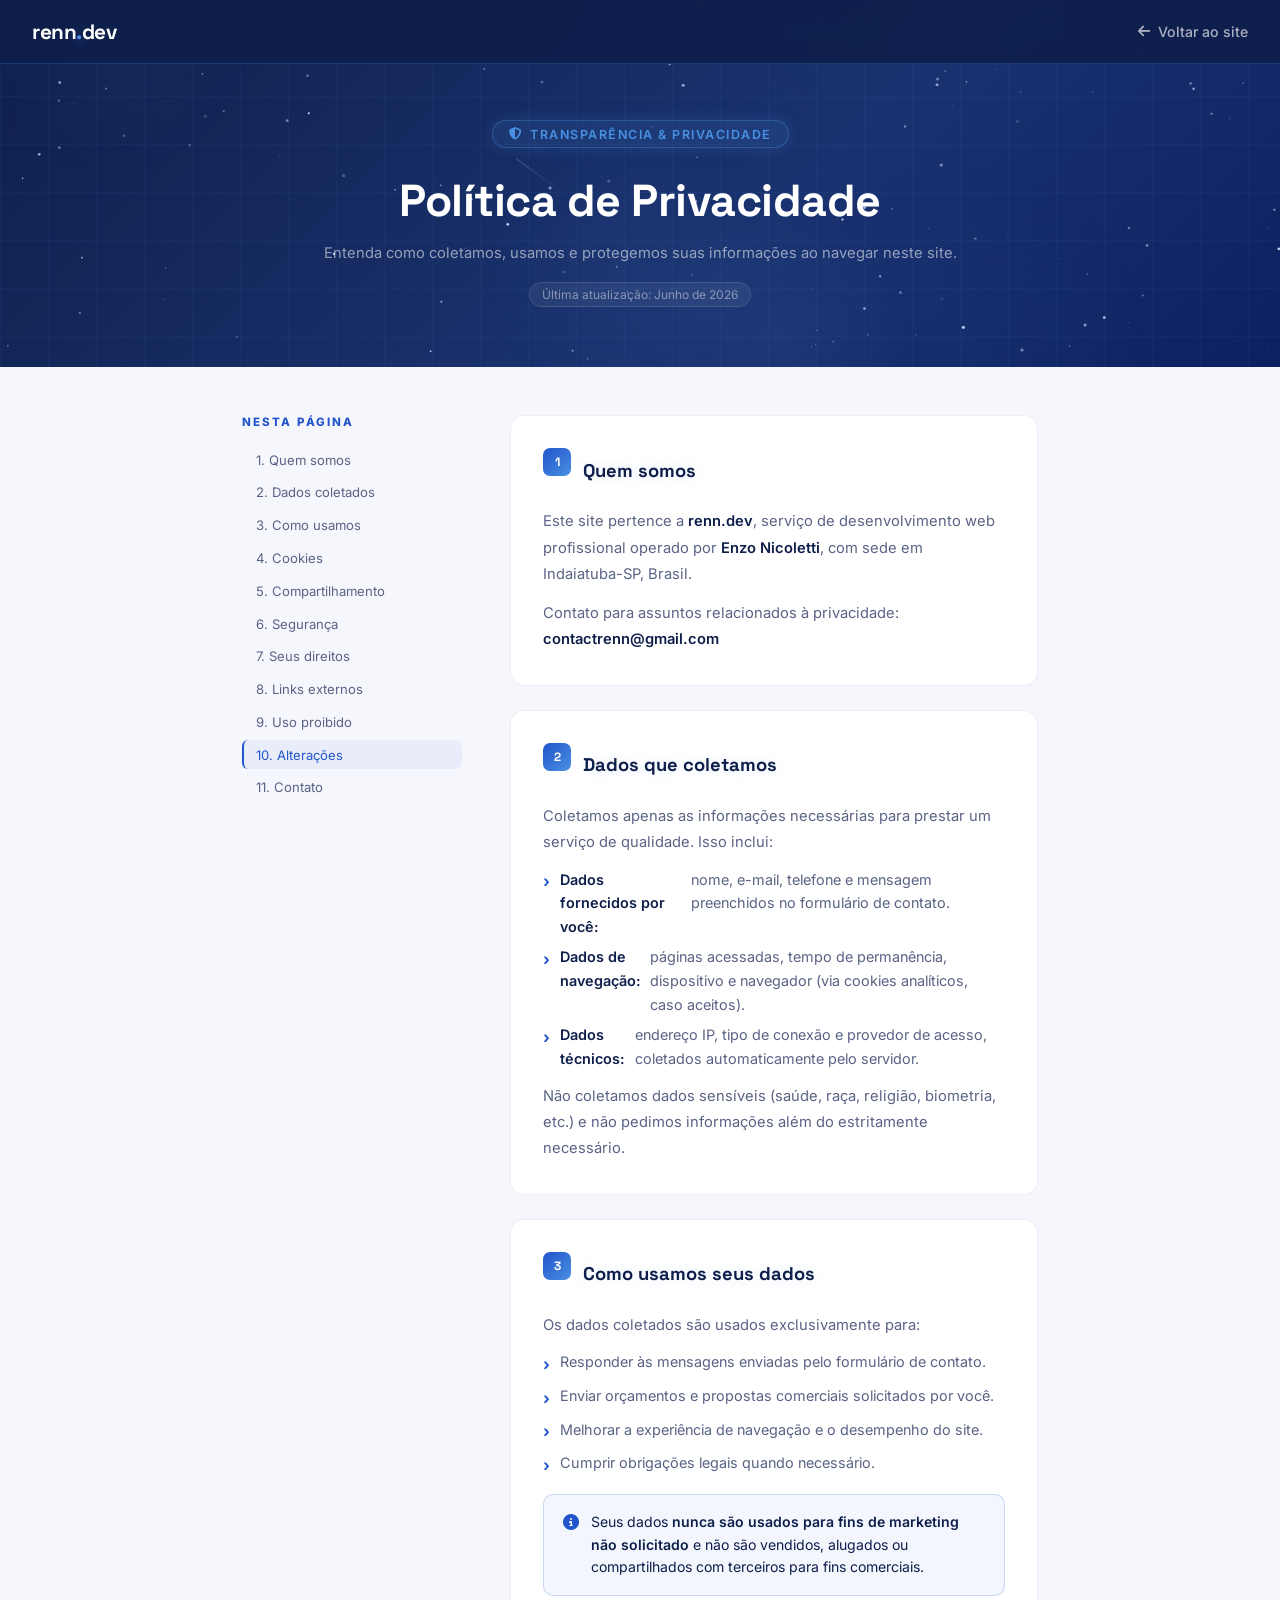
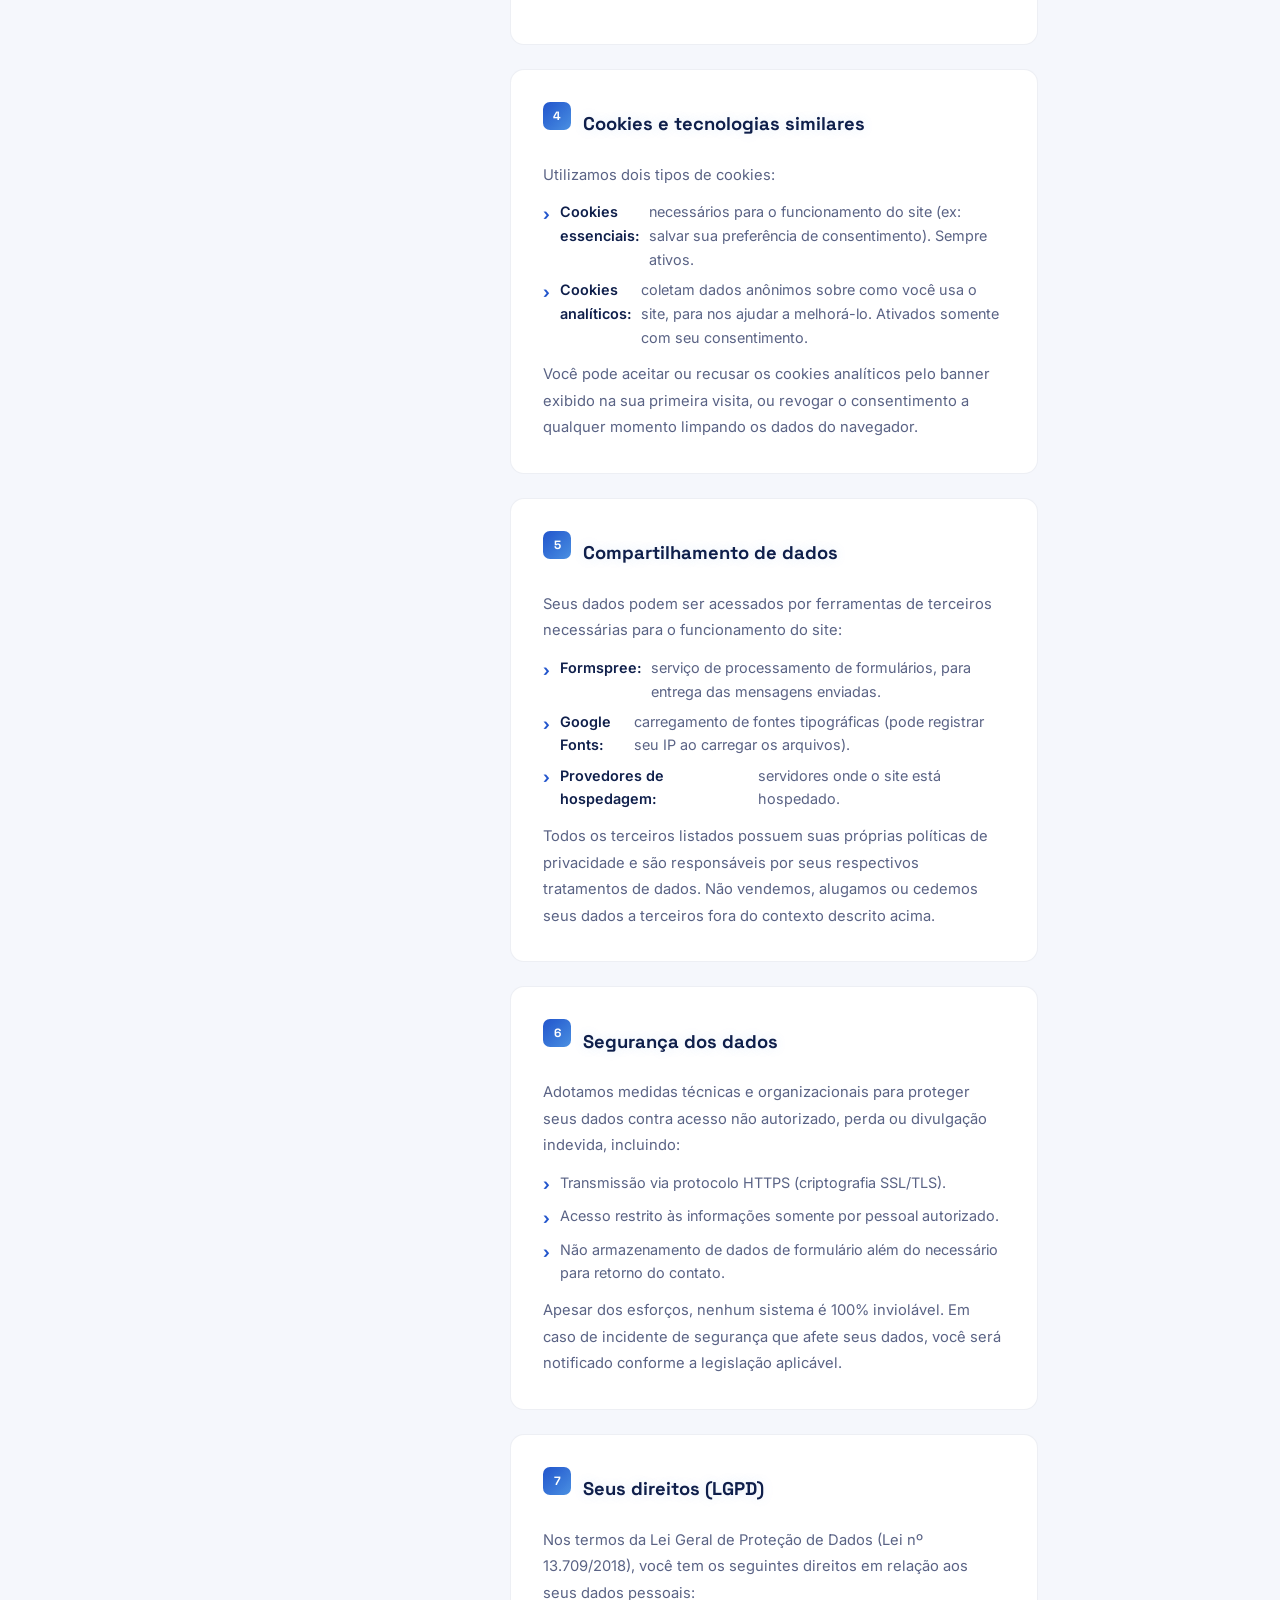
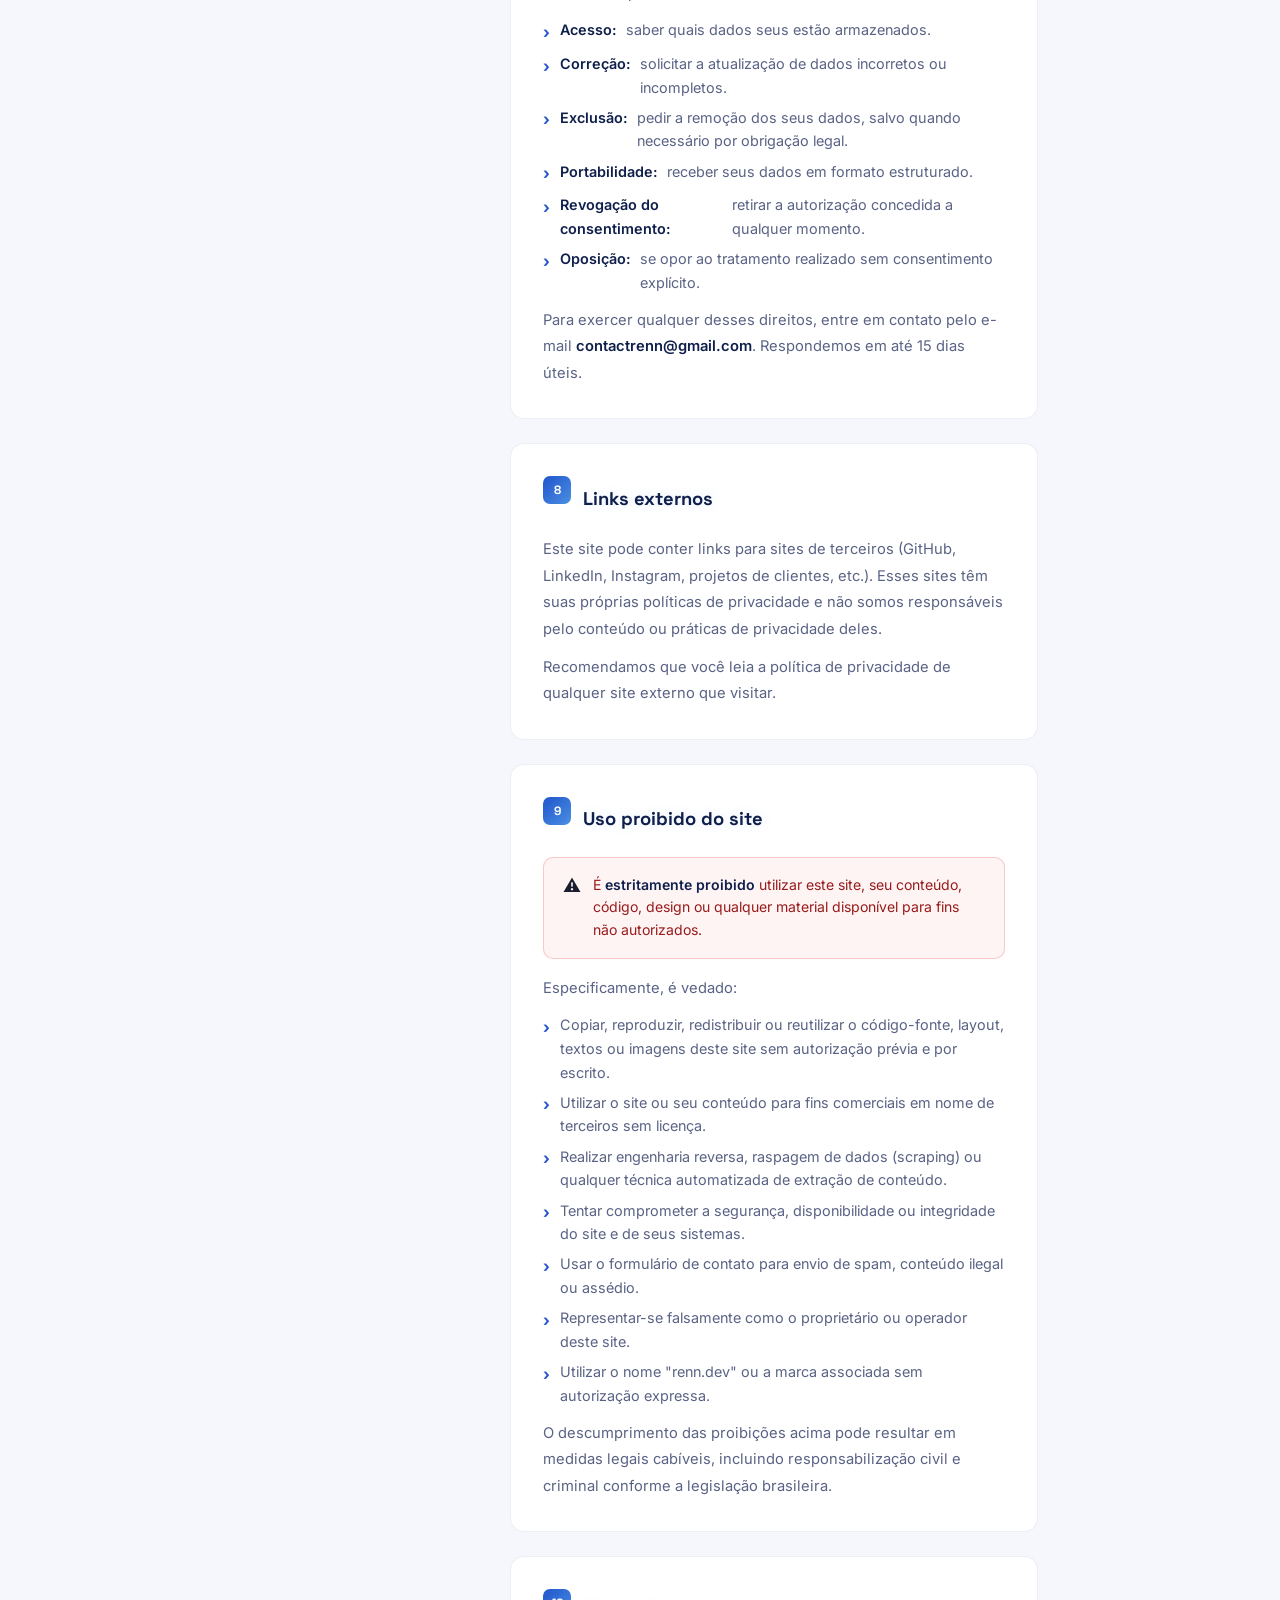
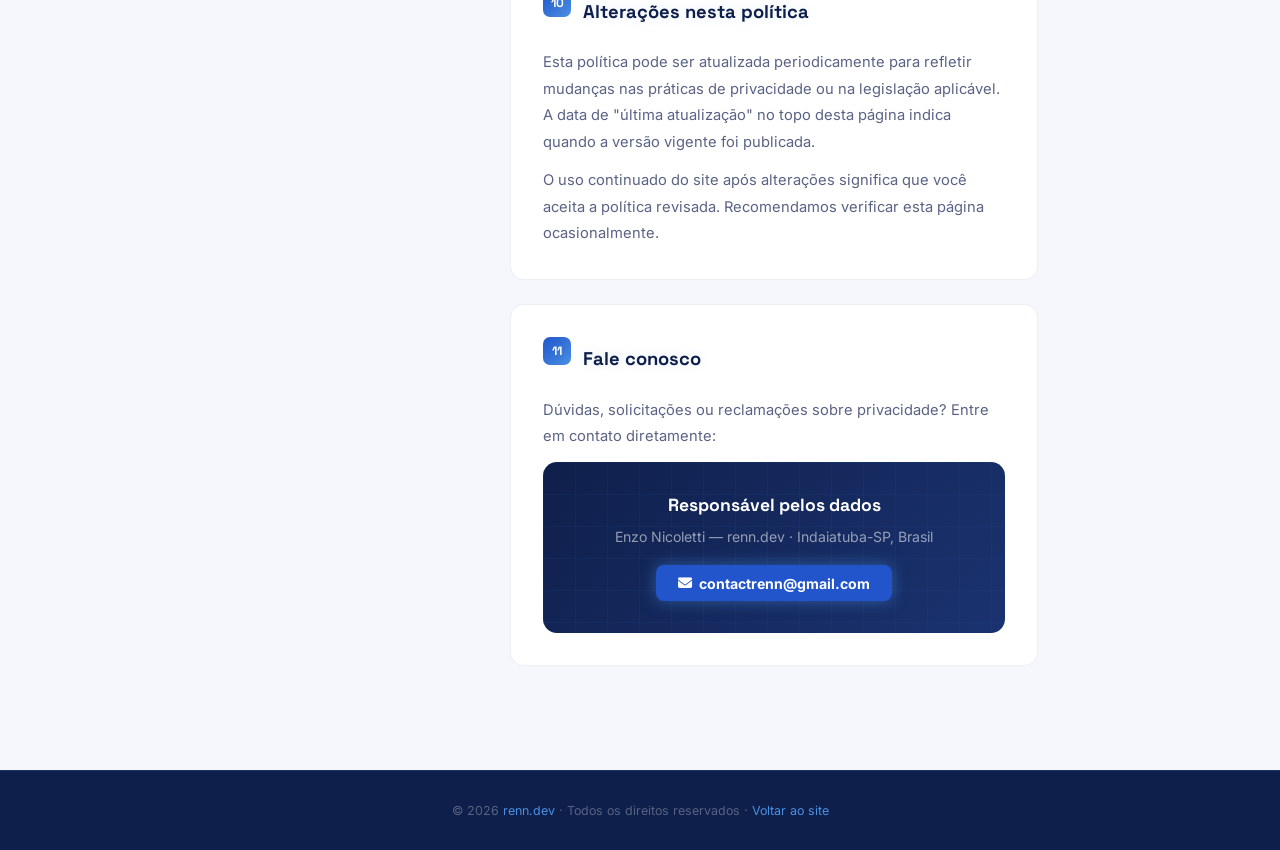
==== politica-de-privacidade.html @ 3dd45079 "renn commit" ====
<!DOCTYPE html>
<html lang="pt-BR">
<head>
  <meta charset="UTF-8" />
  <meta name="viewport" content="width=device-width, initial-scale=1.0"/>
  <title>Política de Privacidade | renn.dev</title>
  <link rel="icon" type="image/png" sizes="192x192" href="logo-renn.png" />
  <link rel="apple-touch-icon" href="logo-renn.png" />
  <link href="https://fonts.googleapis.com/css2?family=Inter:wght@300;400;500;600;700;800&family=Space+Grotesk:wght@400;500;700&display=swap" rel="stylesheet"/>
  <link rel="stylesheet" href="https://cdnjs.cloudflare.com/ajax/libs/font-awesome/6.5.0/css/all.min.css"/>

  <style>
    *, *::before, *::after { box-sizing: border-box; margin: 0; padding: 0; }

    :root {
      --navy:       #0f1f4b;
      --navy-mid:   #1a3370;
      --blue:       #2255cc;
      --blue-light: #3a7bd5;
      --glow:       #4a90e2;
      --white:      #ffffff;
      --offwhite:   #f5f7fc;
      --text:       #1a1d2e;
      --muted:      #5a6385;
    }

    html { scroll-behavior: smooth; }
    body {
      font-family: 'Inter', sans-serif;
      background: var(--offwhite);
      color: var(--text);
      overflow-x: hidden;
    }

    /* NAV */
    .main-nav {
      position: fixed;
      top: 0;
      left: 0;
      width: 100%;
      z-index: 100;
      background: rgba(15,31,75,0.92);
      backdrop-filter: blur(18px);
      -webkit-backdrop-filter: blur(18px);
      border-bottom: 1px solid rgba(74,144,226,0.25);
      padding: 0 2rem;
      display: flex;
      align-items: center;
      justify-content: space-between;
      height: 64px;
}
    .nav-logo {
      font-family: 'Space Grotesk', sans-serif;
      font-size: 1.3rem; font-weight: 700;
      color: var(--white); letter-spacing: -0.5px;
      text-decoration: none;
    }
    .nav-logo span { color: var(--glow); text-shadow: 0 0 10px var(--glow); }
    .nav-back {
      display: flex; align-items: center; gap: .5rem;
      color: rgba(255,255,255,0.65); font-size: .88rem; font-weight: 500;
      text-decoration: none; transition: color .2s;
    }
    .nav-back:hover { color: var(--glow); }

    /* HERO */
    .policy-hero {
      background: linear-gradient(135deg, var(--navy) 0%, var(--navy-mid) 60%, #0d2060 100%);
      padding: 120px 2rem 60px;
      position: relative; overflow: hidden;
      text-align: center;
    }
    .policy-hero::before {
      content: ''; position: absolute; inset: 0; z-index: 0;
      background-image:
        linear-gradient(rgba(74,144,226,0.06) 1px, transparent 1px),
        linear-gradient(90deg, rgba(74,144,226,0.06) 1px, transparent 1px);
      background-size: 48px 48px;
    }
    .hero-canvas {
      position: absolute; inset: 0;
      width: 100%; height: 100%;
      pointer-events: none; z-index: 0;
    }
    .policy-hero-content {
      position: relative; z-index: 2; max-width: 700px; margin: 0 auto;
    }
    .policy-badge {
      display: inline-flex; align-items: center; gap: .5rem;
      background: rgba(74,144,226,0.12);
      border: 1px solid rgba(74,144,226,0.35);
      color: var(--glow);
      font-size: .78rem; font-weight: 600;
      letter-spacing: 1.5px; text-transform: uppercase;
      padding: .35rem 1rem; border-radius: 20px;
      margin-bottom: 1.5rem;
      box-shadow: 0 0 16px rgba(74,144,226,0.2);
    }
    .policy-hero h1 {
      font-family: 'Space Grotesk', sans-serif;
      font-size: clamp(1.8rem, 4vw, 2.8rem);
      font-weight: 700; color: var(--white);
      margin-bottom: .75rem; letter-spacing: -0.5px;
    }
    .policy-hero p {
      color: rgba(255,255,255,0.55);
      font-size: .92rem; line-height: 1.7;
    }
    .update-badge {
      display: inline-block;
      margin-top: 1rem;
      background: rgba(255,255,255,0.06);
      border: 1px solid rgba(255,255,255,0.12);
      color: rgba(255,255,255,0.45);
      font-size: .75rem; padding: .25rem .75rem; border-radius: 20px;
    }

    /* LAYOUT */
    .policy-layout {
      max-width: 860px; margin: 0 auto;
      padding: 3rem 2rem 5rem;
      display: grid; grid-template-columns: 220px 1fr; gap: 3rem;
      align-items: start;
    }

    /* SIDEBAR */
    .policy-sidebar {
      position: sticky; top: 84px;
      /* garante que nunca ultrapasse a coluna reservada */
      overflow: hidden;
    }
    .sidebar-title {
      font-size: .72rem; font-weight: 780; letter-spacing: 2px;
      text-transform: uppercase; color: var(--blue);
      margin-bottom: 1rem;
    }
    .sidebar-nav { display: flex; flex-direction: column; gap: .25rem; }
    .sidebar-nav a {
      display: block; padding: .4rem .75rem;
      font-size: .82rem; color: var(--muted);
      text-decoration: none; border-radius: 6px;
      border-left: 2px solid transparent;
      transition: all .2s;
    }
    .sidebar-nav a:hover,
    .sidebar-nav a.active {
      color: var(--blue);
      border-left-color: var(--blue);
      background: rgba(34,85,204,0.06);
    }

    /* CONTENT */
    .policy-content { min-width: 0; }

    .policy-section {
      background: var(--white);
      border: 1px solid rgba(26,51,112,0.08);
      border-radius: 14px; padding: 2rem;
      margin-bottom: 1.5rem;
      scroll-margin-top: 84px;
    }
    .policy-section-num {
      display: inline-flex; align-items: center; justify-content: center;
      width: 28px; height: 28px; border-radius: 7px;
      background: linear-gradient(135deg, var(--blue), var(--glow));
      color: var(--white); font-size: .75rem; font-weight: 700;
      margin-bottom: 1rem; flex-shrink: 0;
    }
    .policy-section h2 {
      font-family: 'Space Grotesk', sans-serif;
      font-size: 1.15rem; font-weight: 700; color: var(--navy);
      margin-bottom: 1rem;
      text-shadow: 0 0 12px rgba(74,144,226,0.15);
      display: flex; align-items: center; gap: .75rem;
    }
    .policy-section p {
      color: var(--muted); font-size: .92rem; line-height: 1.8;
      margin-bottom: .75rem;
    }
    .policy-section p:last-child { margin-bottom: 0; }
    .policy-section ul {
      list-style: none; margin: .5rem 0 .75rem;
      display: flex; flex-direction: column; gap: .4rem;
    }
    .policy-section ul li {
      display: flex; align-items: flex-start; gap: .6rem;
      color: var(--muted); font-size: .9rem; line-height: 1.65;
    }
    .policy-section ul li::before {
      content: '›';
      color: var(--blue); font-weight: 700; font-size: 1rem;
      flex-shrink: 0; margin-top: .05rem;
    }
    .policy-section strong { color: var(--navy); font-weight: 600; }

    /* Warning box */
    .policy-warn {
      background: rgba(239,68,68,0.06);
      border: 1px solid rgba(239,68,68,0.25);
      border-radius: 10px; padding: 1rem 1.2rem;
      display: flex; gap: .75rem; align-items: flex-start;
      margin: 1rem 0;
    }
    .policy-warn-icon { font-size: 1.1rem; flex-shrink: 0; margin-top: .05rem; }
    .policy-warn p { color: #991b1b; font-size: .88rem; line-height: 1.6; margin: 0; }

    /* Info box */
    .policy-info {
      background: rgba(34,85,204,0.05);
      border: 1px solid rgba(34,85,204,0.2);
      border-radius: 10px; padding: 1rem 1.2rem;
      display: flex; gap: .75rem; align-items: flex-start;
      margin: 1rem 0;
    }
    .policy-info-icon { font-size: 1rem; flex-shrink: 0; margin-top: .05rem; color: var(--blue); }
    .policy-info p { color: var(--navy); font-size: .88rem; line-height: 1.6; margin: 0; }

    /* Contact box */
    .policy-contact-box {
      background: linear-gradient(135deg, var(--navy), var(--navy-mid));
      border-radius: 14px; padding: 2rem;
      text-align: center; position: relative; overflow: hidden;
    }
    .policy-contact-box::before {
      content: ''; position: absolute; inset: 0;
      background-image:
        linear-gradient(rgba(74,144,226,0.06) 1px, transparent 1px),
        linear-gradient(90deg, rgba(74,144,226,0.06) 1px, transparent 1px);
      background-size: 32px 32px;
    }
    .policy-contact-box h3 {
      font-family: 'Space Grotesk', sans-serif;
      color: var(--white); font-size: 1.1rem;
      margin-bottom: .5rem; position: relative; z-index: 1;
    }
    .policy-contact-box p {
      color: rgba(255,255,255,0.55); font-size: .88rem;
      margin-bottom: 1rem; position: relative; z-index: 1;
    }
    .policy-contact-box a {
      display: inline-flex; align-items: center; gap: .4rem;
      padding: .6rem 1.4rem;
      background: var(--blue); color: var(--white);
      font-weight: 700; font-size: .88rem;
      border-radius: 8px; text-decoration: none;
      box-shadow: 0 0 16px rgba(74,144,226,0.5);
      transition: all .2s; position: relative; z-index: 1;
    }
    .policy-contact-box a:hover { background: var(--glow); box-shadow: 0 0 24px rgba(74,144,226,0.8); }

    /* FOOTER */
    .policy-footer {
      background: var(--navy);
      border-top: 1px solid rgba(74,144,226,0.2);
      text-align: center; padding: 2rem;
      color: rgba(255,255,255,0.3); font-size: .78rem;
    }
    .policy-footer a { color: var(--glow); text-decoration: none; }
    .policy-footer a:hover { text-decoration: underline; }

    /* RESPONSIVE */
    @media (max-width: 768px) {
      .policy-layout {
        grid-template-columns: 1fr !important;
        grid-template-areas: "content";
        padding: 1.5rem 1rem 3rem;
        gap: 0;
      }
      .policy-sidebar {
        display: none !important;
        visibility: hidden;
        width: 0;
        overflow: hidden;
      }
      .policy-content {
        grid-column: 1 / -1;
        width: 100%;
      }
      .policy-section {
        padding: 1.4rem;
      }
    }
  </style>
</head>
<body>

<!-- NAV -->
<nav class="main-nav">
  <a href="index.html" class="nav-logo">renn<span>.</span>dev</a>
  <a href="index.html" class="nav-back">
    <i class="fa-solid fa-arrow-left"></i> Voltar ao site
  </a>
</nav>

<!-- HERO -->
<div class="policy-hero">
  <canvas class="hero-canvas" id="galaxy-hero"></canvas>
  <div class="policy-hero-content">
    <div class="policy-badge"><i class="fa-solid fa-shield-halved"></i> Transparência & Privacidade</div>
    <h1>Política de Privacidade</h1>
    <p>Entenda como coletamos, usamos e protegemos suas informações ao navegar neste site.</p>
    <div class="update-badge">Última atualização: Junho de 2026</div>
  </div>
</div>

<!-- LAYOUT -->
<div class="policy-layout">

  <!-- SIDEBAR -->
  <aside class="policy-sidebar">
    <div class="sidebar-title">Nesta página</div>
    <nav class="sidebar-nav">
      <a href="#s1">1. Quem somos</a>
      <a href="#s2">2. Dados coletados</a>
      <a href="#s3">3. Como usamos</a>
      <a href="#s4">4. Cookies</a>
      <a href="#s5">5. Compartilhamento</a>
      <a href="#s6">6. Segurança</a>
      <a href="#s7">7. Seus direitos</a>
      <a href="#s8">8. Links externos</a>
      <a href="#s9">9. Uso proibido</a>
      <a href="#s10">10. Alterações</a>
      <a href="#s11">11. Contato</a>
    </nav>
  </aside>

  <!-- CONTENT -->
  <main class="policy-content">

    <div class="policy-section" id="s1">
      <h2><span class="policy-section-num">1</span> Quem somos</h2>
      <p>Este site pertence a <strong>renn.dev</strong>, serviço de desenvolvimento web profissional operado por <strong>Enzo Nicoletti</strong>, com sede em Indaiatuba-SP, Brasil.</p>
      <p>Contato para assuntos relacionados à privacidade: <strong>contactrenn@gmail.com</strong></p>
    </div>

    <div class="policy-section" id="s2">
      <h2><span class="policy-section-num">2</span> Dados que coletamos</h2>
      <p>Coletamos apenas as informações necessárias para prestar um serviço de qualidade. Isso inclui:</p>
      <ul>
        <li><strong>Dados fornecidos por você:</strong> nome, e-mail, telefone e mensagem preenchidos no formulário de contato.</li>
        <li><strong>Dados de navegação:</strong> páginas acessadas, tempo de permanência, dispositivo e navegador (via cookies analíticos, caso aceitos).</li>
        <li><strong>Dados técnicos:</strong> endereço IP, tipo de conexão e provedor de acesso, coletados automaticamente pelo servidor.</li>
      </ul>
      <p>Não coletamos dados sensíveis (saúde, raça, religião, biometria, etc.) e não pedimos informações além do estritamente necessário.</p>
    </div>

    <div class="policy-section" id="s3">
      <h2><span class="policy-section-num">3</span> Como usamos seus dados</h2>
      <p>Os dados coletados são usados exclusivamente para:</p>
      <ul>
        <li>Responder às mensagens enviadas pelo formulário de contato.</li>
        <li>Enviar orçamentos e propostas comerciais solicitados por você.</li>
        <li>Melhorar a experiência de navegação e o desempenho do site.</li>
        <li>Cumprir obrigações legais quando necessário.</li>
      </ul>
      <div class="policy-info">
        <span class="policy-info-icon"><i class="fa-solid fa-circle-info"></i></span>
        <p>Seus dados <strong>nunca são usados para fins de marketing não solicitado</strong> e não são vendidos, alugados ou compartilhados com terceiros para fins comerciais.</p>
      </div>
    </div>

    <div class="policy-section" id="s4">
      <h2><span class="policy-section-num">4</span> Cookies e tecnologias similares</h2>
      <p>Utilizamos dois tipos de cookies:</p>
      <ul>
        <li><strong>Cookies essenciais:</strong> necessários para o funcionamento do site (ex: salvar sua preferência de consentimento). Sempre ativos.</li>
        <li><strong>Cookies analíticos:</strong> coletam dados anônimos sobre como você usa o site, para nos ajudar a melhorá-lo. Ativados somente com seu consentimento.</li>
      </ul>
      <p>Você pode aceitar ou recusar os cookies analíticos pelo banner exibido na sua primeira visita, ou revogar o consentimento a qualquer momento limpando os dados do navegador.</p>
    </div>

    <div class="policy-section" id="s5">
      <h2><span class="policy-section-num">5</span> Compartilhamento de dados</h2>
      <p>Seus dados podem ser acessados por ferramentas de terceiros necessárias para o funcionamento do site:</p>
      <ul>
        <li><strong>Formspree:</strong> serviço de processamento de formulários, para entrega das mensagens enviadas.</li>
        <li><strong>Google Fonts:</strong> carregamento de fontes tipográficas (pode registrar seu IP ao carregar os arquivos).</li>
        <li><strong>Provedores de hospedagem:</strong> servidores onde o site está hospedado.</li>
      </ul>
      <p>Todos os terceiros listados possuem suas próprias políticas de privacidade e são responsáveis por seus respectivos tratamentos de dados. Não vendemos, alugamos ou cedemos seus dados a terceiros fora do contexto descrito acima.</p>
    </div>

    <div class="policy-section" id="s6">
      <h2><span class="policy-section-num">6</span> Segurança dos dados</h2>
      <p>Adotamos medidas técnicas e organizacionais para proteger seus dados contra acesso não autorizado, perda ou divulgação indevida, incluindo:</p>
      <ul>
        <li>Transmissão via protocolo HTTPS (criptografia SSL/TLS).</li>
        <li>Acesso restrito às informações somente por pessoal autorizado.</li>
        <li>Não armazenamento de dados de formulário além do necessário para retorno do contato.</li>
      </ul>
      <p>Apesar dos esforços, nenhum sistema é 100% inviolável. Em caso de incidente de segurança que afete seus dados, você será notificado conforme a legislação aplicável.</p>
    </div>

    <div class="policy-section" id="s7">
      <h2><span class="policy-section-num">7</span> Seus direitos (LGPD)</h2>
      <p>Nos termos da Lei Geral de Proteção de Dados (Lei nº 13.709/2018), você tem os seguintes direitos em relação aos seus dados pessoais:</p>
      <ul>
        <li><strong>Acesso:</strong> saber quais dados seus estão armazenados.</li>
        <li><strong>Correção:</strong> solicitar a atualização de dados incorretos ou incompletos.</li>
        <li><strong>Exclusão:</strong> pedir a remoção dos seus dados, salvo quando necessário por obrigação legal.</li>
        <li><strong>Portabilidade:</strong> receber seus dados em formato estruturado.</li>
        <li><strong>Revogação do consentimento:</strong> retirar a autorização concedida a qualquer momento.</li>
        <li><strong>Oposição:</strong> se opor ao tratamento realizado sem consentimento explícito.</li>
      </ul>
      <p>Para exercer qualquer desses direitos, entre em contato pelo e-mail <strong>contactrenn@gmail.com</strong>. Respondemos em até 15 dias úteis.</p>
    </div>

    <div class="policy-section" id="s8">
      <h2><span class="policy-section-num">8</span> Links externos</h2>
      <p>Este site pode conter links para sites de terceiros (GitHub, LinkedIn, Instagram, projetos de clientes, etc.). Esses sites têm suas próprias políticas de privacidade e não somos responsáveis pelo conteúdo ou práticas de privacidade deles.</p>
      <p>Recomendamos que você leia a política de privacidade de qualquer site externo que visitar.</p>
    </div>

    <div class="policy-section" id="s9">
      <h2><span class="policy-section-num">9</span> Uso proibido do site</h2>
      <div class="policy-warn">
        <span class="policy-warn-icon">⚠️</span>
        <p>É <strong>estritamente proibido</strong> utilizar este site, seu conteúdo, código, design ou qualquer material disponível para fins não autorizados.</p>
      </div>
      <p>Especificamente, é vedado:</p>
      <ul>
        <li>Copiar, reproduzir, redistribuir ou reutilizar o código-fonte, layout, textos ou imagens deste site sem autorização prévia e por escrito.</li>
        <li>Utilizar o site ou seu conteúdo para fins comerciais em nome de terceiros sem licença.</li>
        <li>Realizar engenharia reversa, raspagem de dados (scraping) ou qualquer técnica automatizada de extração de conteúdo.</li>
        <li>Tentar comprometer a segurança, disponibilidade ou integridade do site e de seus sistemas.</li>
        <li>Usar o formulário de contato para envio de spam, conteúdo ilegal ou assédio.</li>
        <li>Representar-se falsamente como o proprietário ou operador deste site.</li>
        <li>Utilizar o nome "renn.dev" ou a marca associada sem autorização expressa.</li>
      </ul>
      <p>O descumprimento das proibições acima pode resultar em medidas legais cabíveis, incluindo responsabilização civil e criminal conforme a legislação brasileira.</p>
    </div>

    <div class="policy-section" id="s10">
      <h2><span class="policy-section-num">10</span> Alterações nesta política</h2>
      <p>Esta política pode ser atualizada periodicamente para refletir mudanças nas práticas de privacidade ou na legislação aplicável. A data de "última atualização" no topo desta página indica quando a versão vigente foi publicada.</p>
      <p>O uso continuado do site após alterações significa que você aceita a política revisada. Recomendamos verificar esta página ocasionalmente.</p>
    </div>

    <div class="policy-section" id="s11">
      <h2><span class="policy-section-num">11</span> Fale conosco</h2>
      <p>Dúvidas, solicitações ou reclamações sobre privacidade? Entre em contato diretamente:</p>
      <div class="policy-contact-box">
        <h3>Responsável pelos dados</h3>
        <p>Enzo Nicoletti — renn.dev · Indaiatuba-SP, Brasil</p>
        <a href="mailto:contactrenn@gmail.com">
          <i class="fa-solid fa-envelope"></i> contactrenn@gmail.com
        </a>
      </div>
    </div>

  </main>
</div>

<!-- FOOTER -->
<div class="policy-footer">
  <p>© 2026 <a href="index.html">renn.dev</a> · Todos os direitos reservados ·
  <a href="index.html">Voltar ao site</a></p>
</div>

<script>
/* Galaxy canvas no hero */
function initGalaxy(canvasId, opts = {}) {
  const canvas = document.getElementById(canvasId);
  if (!canvas) return;
  const ctx = canvas.getContext('2d');
  const section = canvas.parentElement;
  let stars = [], nebula = [], shootingStars = [];
  const cfg = { starCount: opts.starCount||180, nebulaCount: opts.nebulaCount||6, shootingFreq: opts.shootingFreq||0.004 };

  function resize() { canvas.width = section.offsetWidth; canvas.height = section.offsetHeight; }
  function randomStar() { return { x:Math.random()*canvas.width, y:Math.random()*canvas.height, r:Math.random()*1.4+0.2, alpha:Math.random()*0.7+0.15, speed:Math.random()*0.004+0.001, phase:Math.random()*Math.PI*2 }; }
  function randomNebula() { const c=['rgba(74,144,226,','rgba(26,51,112,','rgba(58,123,213,','rgba(100,160,240,']; return { x:Math.random()*canvas.width, y:Math.random()*canvas.height, r:Math.random()*140+60, color:c[Math.floor(Math.random()*c.length)], alpha:Math.random()*0.07+0.02 }; }
  function init() { resize(); stars=Array.from({length:cfg.starCount},randomStar); nebula=Array.from({length:cfg.nebulaCount},randomNebula); }

  let t = 0;
  function draw() {
    ctx.clearRect(0,0,canvas.width,canvas.height);
    nebula.forEach(n=>{ const g=ctx.createRadialGradient(n.x,n.y,0,n.x,n.y,n.r); g.addColorStop(0,n.color+n.alpha+')'); g.addColorStop(1,n.color+'0)'); ctx.beginPath(); ctx.arc(n.x,n.y,n.r,0,Math.PI*2); ctx.fillStyle=g; ctx.fill(); });
    stars.forEach(s=>{ const p=s.alpha+Math.sin(t*s.speed+s.phase)*0.18; ctx.beginPath(); ctx.arc(s.x,s.y,s.r,0,Math.PI*2); ctx.fillStyle=`rgba(200,220,255,${Math.max(0,Math.min(1,p))})`; ctx.fill(); });
    if(Math.random()<cfg.shootingFreq){ shootingStars.push({x:Math.random()*canvas.width*.7,y:Math.random()*canvas.height*.4,len:Math.random()*80+40,speed:Math.random()*6+4,alpha:1,angle:Math.PI/5}); }
    shootingStars=shootingStars.filter(ss=>ss.alpha>0.02);
    shootingStars.forEach(ss=>{ const dx=Math.cos(ss.angle)*ss.len,dy=Math.sin(ss.angle)*ss.len,g2=ctx.createLinearGradient(ss.x,ss.y,ss.x+dx,ss.y+dy); g2.addColorStop(0,`rgba(255,255,255,${ss.alpha})`); g2.addColorStop(1,'rgba(255,255,255,0)'); ctx.beginPath(); ctx.moveTo(ss.x,ss.y); ctx.lineTo(ss.x+dx,ss.y+dy); ctx.strokeStyle=g2; ctx.lineWidth=1.5; ctx.stroke(); ss.x+=Math.cos(ss.angle)*ss.speed; ss.y+=Math.sin(ss.angle)*ss.speed; ss.alpha-=0.018; });
    t+=0.016; requestAnimationFrame(draw);
  }
  window.addEventListener('resize', ()=>{ resize(); nebula=Array.from({length:cfg.nebulaCount},randomNebula); });
  init(); draw();
}
initGalaxy('galaxy-hero', { starCount:160, nebulaCount:5, shootingFreq:0.004 });

/* Sidebar active link on scroll */
const sections = document.querySelectorAll('.policy-section');
const links = document.querySelectorAll('.sidebar-nav a');
const observer = new IntersectionObserver((entries) => {
  entries.forEach(e => {
    if (e.isIntersecting) {
      links.forEach(l => l.classList.remove('active'));
      const link = document.querySelector(`.sidebar-nav a[href="#${e.target.id}"]`);
      if (link) link.classList.add('active');
    }
  });
}, { rootMargin: '-20% 0px -70% 0px' });
sections.forEach(s => observer.observe(s));
</script>
</body>
</html>
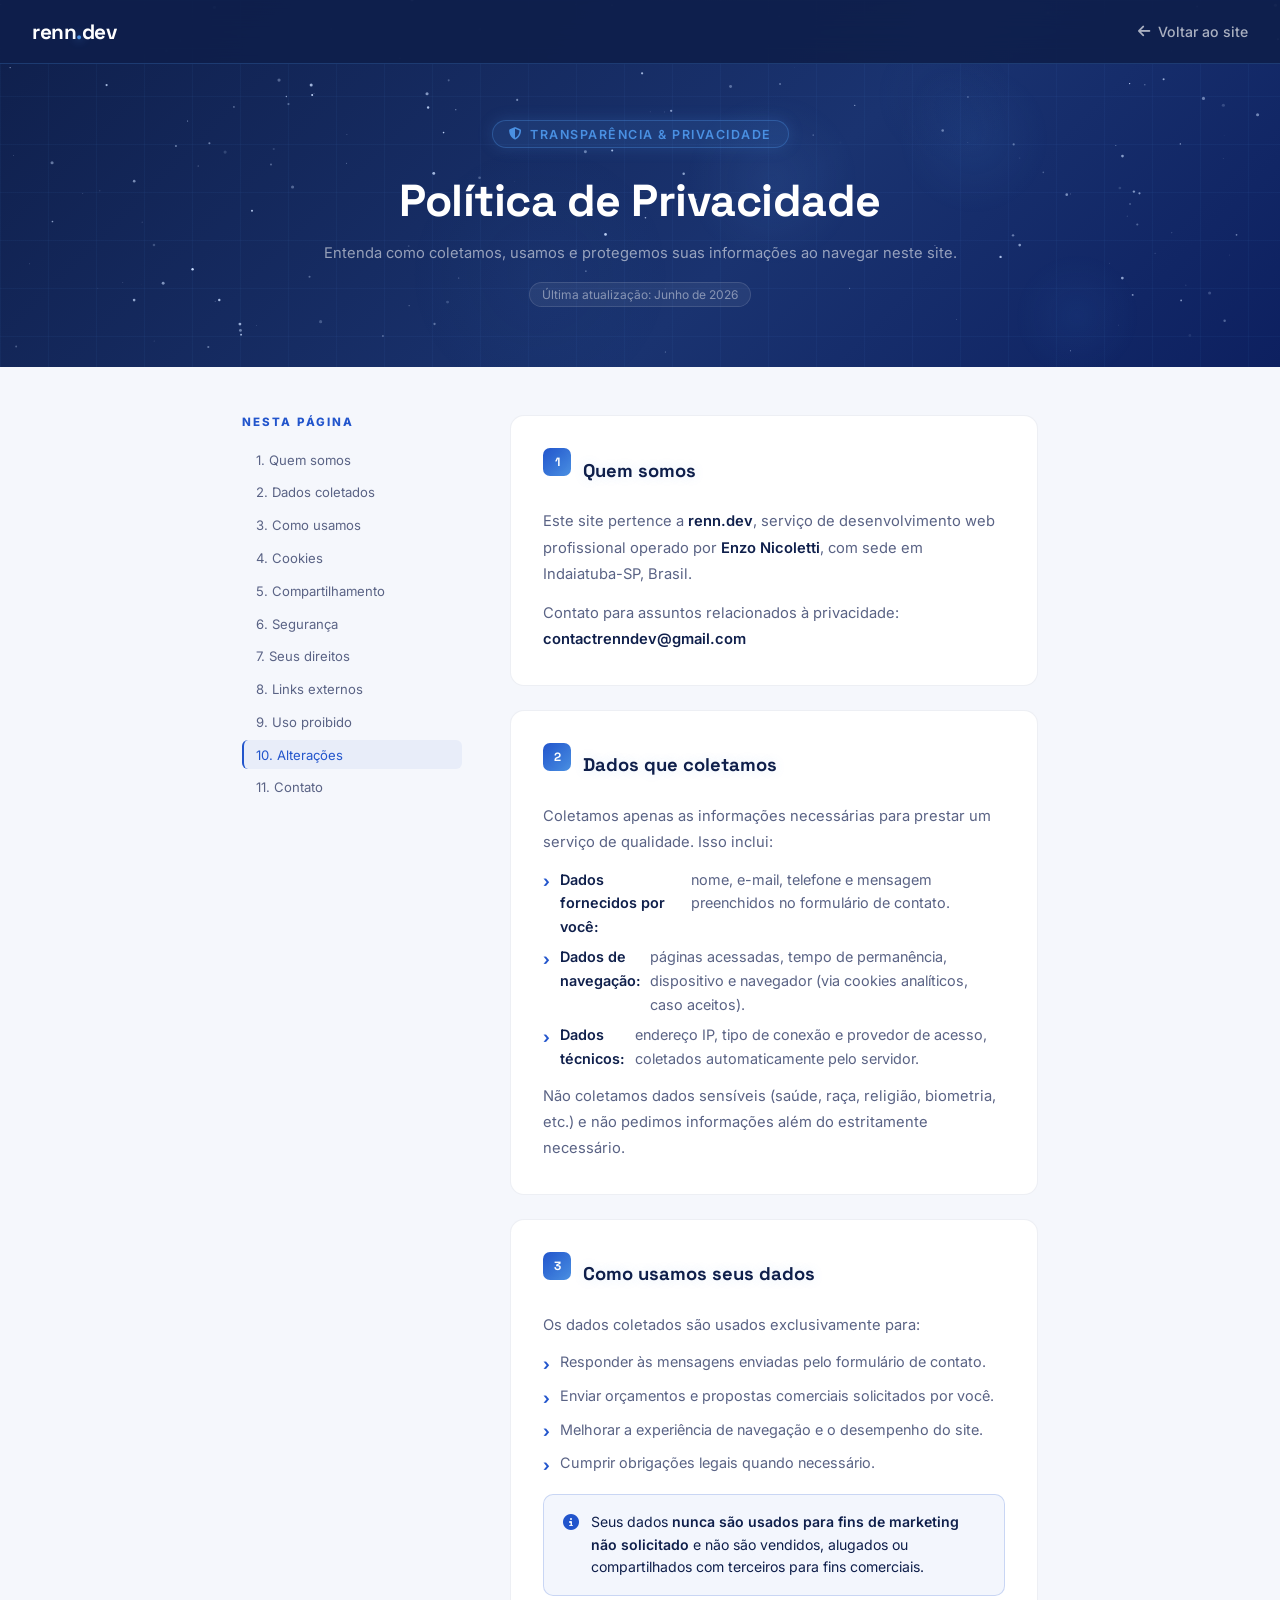
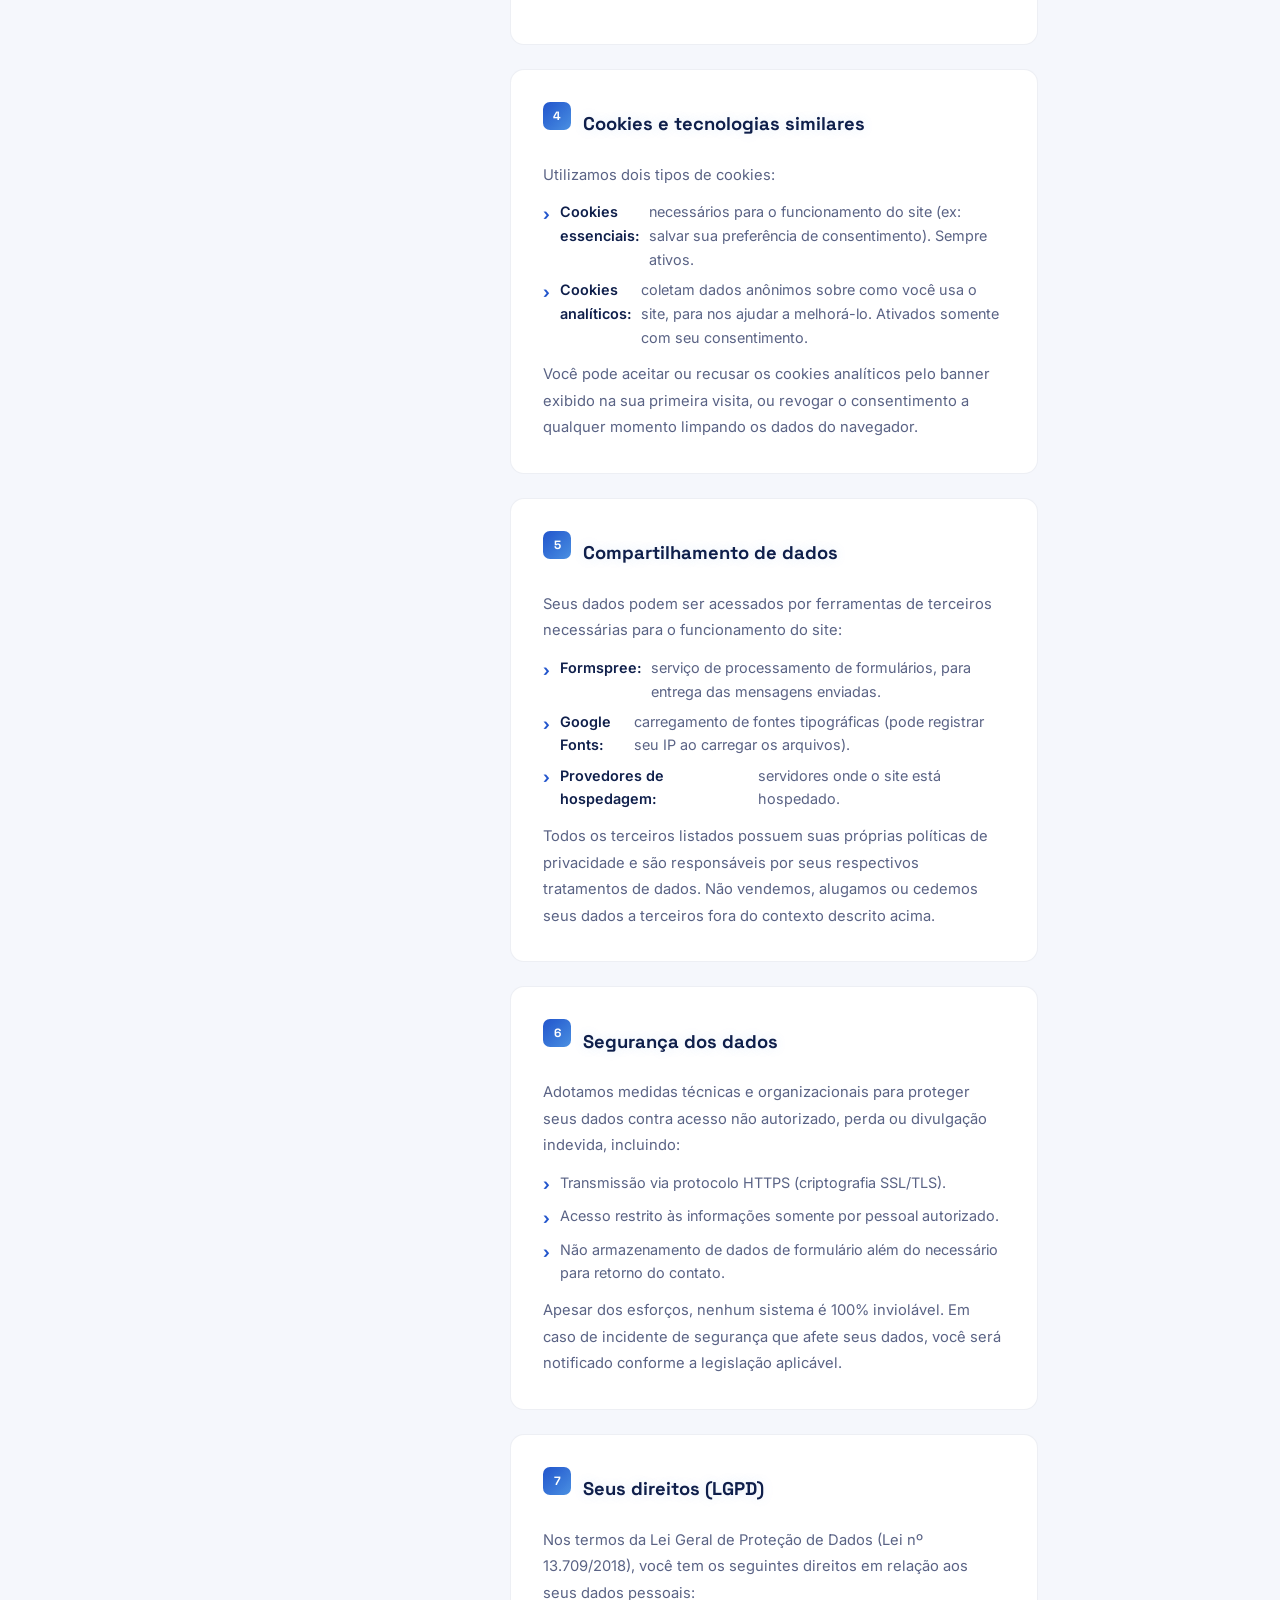
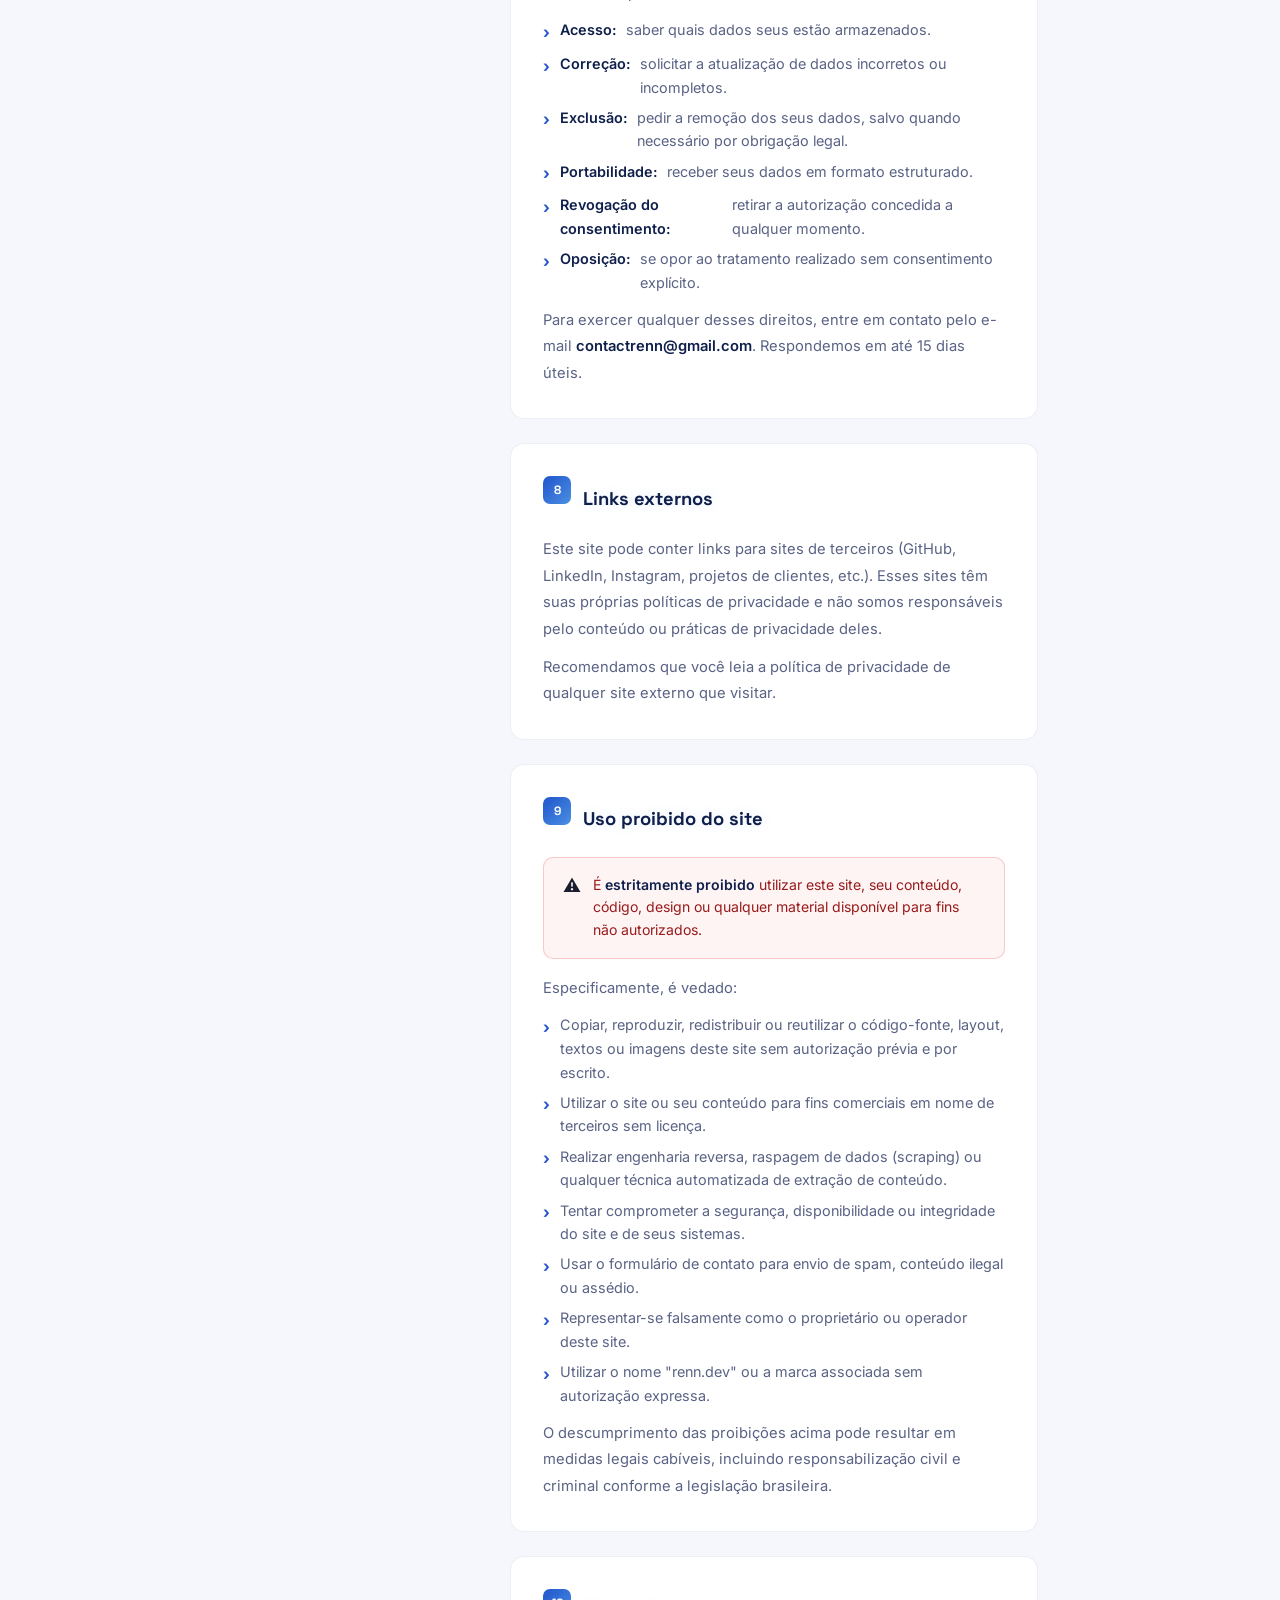
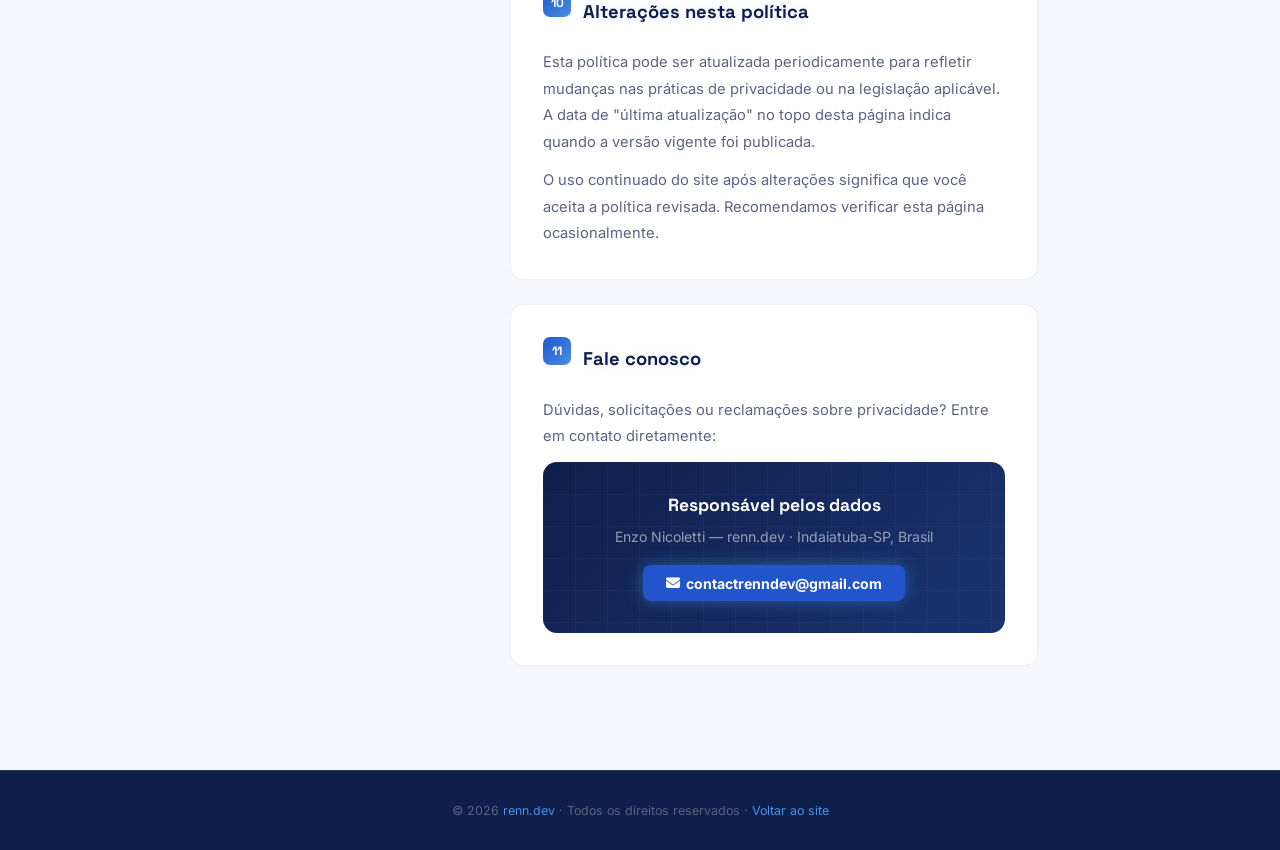
==== commit 136d4f0d: "alteration-one" ====
--- a/politica-de-privacidade.html
+++ b/politica-de-privacidade.html
@@ -330,7 +330,7 @@
     <div class="policy-section" id="s1">
       <h2><span class="policy-section-num">1</span> Quem somos</h2>
       <p>Este site pertence a <strong>renn.dev</strong>, serviço de desenvolvimento web profissional operado por <strong>Enzo Nicoletti</strong>, com sede em Indaiatuba-SP, Brasil.</p>
-      <p>Contato para assuntos relacionados à privacidade: <strong>contactrenn@gmail.com</strong></p>
+      <p>Contato para assuntos relacionados à privacidade: <strong>contactrenndev@gmail.com</strong></p>
     </div>
 
     <div class="policy-section" id="s2">
@@ -442,8 +442,8 @@
       <div class="policy-contact-box">
         <h3>Responsável pelos dados</h3>
         <p>Enzo Nicoletti — renn.dev · Indaiatuba-SP, Brasil</p>
-        <a href="mailto:contactrenn@gmail.com">
-          <i class="fa-solid fa-envelope"></i> contactrenn@gmail.com
+        <a href="mailto:contactrenndev@gmail.com">
+          <i class="fa-solid fa-envelope"></i> contactrenndev@gmail.com
         </a>
       </div>
     </div>
